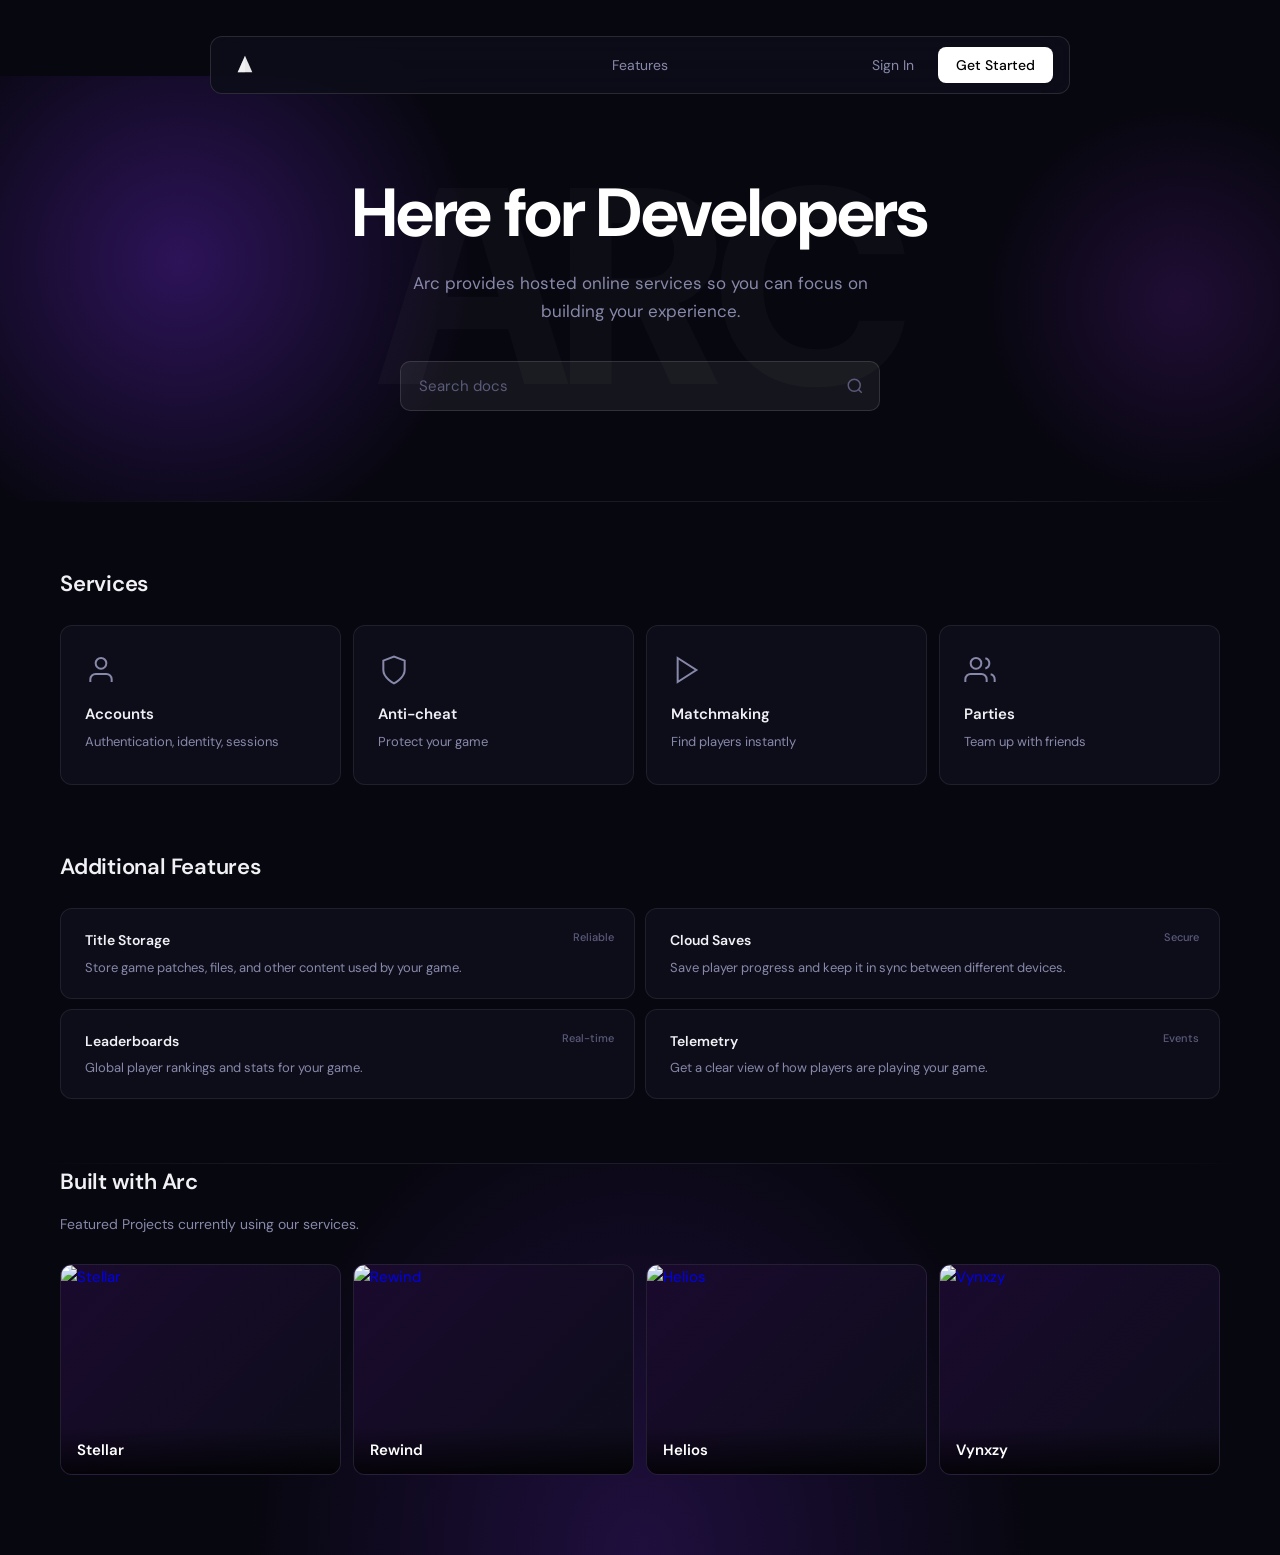
==== index.html @ 821b5faa "Add files via upload" ====
<!DOCTYPE html>
<html lang="en">
<head>
<meta charset="UTF-8">
<meta name="viewport" content="width=device-width,initial-scale=1.0">
<title>Arc — Here for Developers</title>
<link rel="preconnect" href="https://fonts.googleapis.com">
<link href="https://fonts.googleapis.com/css2?family=DM+Sans:wght@300;400;500;600;700&display=swap" rel="stylesheet">
<link rel="stylesheet" href="shared.css">
</head>
<body>

<!-- NAV -->
<div class="nav-wrap">
  <nav class="navbar">
    <a href="index.html" class="nav-logo">
      <svg width="22" height="22" viewBox="0 0 24 24" fill="none">
        <path d="M12 2L4 20h16L12 2z" fill="white" opacity="0.9"/>
        <path d="M12 2L4 20h8V2z" fill="white" opacity="0.4"/>
      </svg>
    </a>
    <div class="nav-center">
      <a href="features.html" class="nav-link">Features</a>
    </div>
    <div class="nav-right">
      <a href="login.html" class="nav-sign-in">Sign In</a>
      <a href="login.html" class="nav-get-started">Get Started</a>
    </div>
  </nav>
</div>

<!-- HERO -->
<section class="hero">
  <div class="hero-glow"></div>
  <div class="hero-glow hero-glow-right"></div>
  <div class="arc-watermark">ARC</div>
  <div class="container">
    <h1 class="hero-title">Here for Developers</h1>
    <p class="hero-sub">Arc provides hosted online services so you can focus on building your experience.</p>
    <div class="search-wrap">
      <input type="text" class="search-input" placeholder="Search docs">
      <svg class="search-icon" viewBox="0 0 24 24" fill="none" stroke="currentColor" stroke-width="2">
        <circle cx="11" cy="11" r="8"/><path d="M21 21l-4.35-4.35"/>
      </svg>
    </div>
  </div>
</section>

<div class="page-divider"></div>

<!-- SERVICES -->
<section class="section">
  <div class="container">
    <h2 class="section-title">Services</h2>
    <div class="services-grid">
      <a href="features.html" class="service-card">
        <div class="service-icon">
          <svg viewBox="0 0 24 24" fill="none" stroke="currentColor" stroke-width="1.5">
            <path d="M20 21v-2a4 4 0 00-4-4H8a4 4 0 00-4 4v2"/><circle cx="12" cy="7" r="4"/>
          </svg>
        </div>
        <div class="service-name">Accounts</div>
        <div class="service-desc">Authentication, identity, sessions</div>
      </a>
      <a href="features.html" class="service-card">
        <div class="service-icon">
          <svg viewBox="0 0 24 24" fill="none" stroke="currentColor" stroke-width="1.5">
            <path d="M12 22s8-4 8-10V5l-8-3-8 3v7c0 6 8 10 8 10z"/>
          </svg>
        </div>
        <div class="service-name">Anti-cheat</div>
        <div class="service-desc">Protect your game</div>
      </a>
      <a href="features.html" class="service-card">
        <div class="service-icon">
          <svg viewBox="0 0 24 24" fill="none" stroke="currentColor" stroke-width="1.5">
            <polygon points="5,3 19,12 5,21"/>
          </svg>
        </div>
        <div class="service-name">Matchmaking</div>
        <div class="service-desc">Find players instantly</div>
      </a>
      <a href="features.html" class="service-card">
        <div class="service-icon">
          <svg viewBox="0 0 24 24" fill="none" stroke="currentColor" stroke-width="1.5">
            <path d="M17 21v-2a4 4 0 00-4-4H5a4 4 0 00-4 4v2"/><circle cx="9" cy="7" r="4"/>
            <path d="M23 21v-2a4 4 0 00-3-3.87"/><path d="M16 3.13a4 4 0 010 7.75"/>
          </svg>
        </div>
        <div class="service-name">Parties</div>
        <div class="service-desc">Team up with friends</div>
      </a>
    </div>

    <!-- ADDITIONAL FEATURES -->
    <h2 class="section-title" style="margin-top:64px">Additional Features</h2>
    <div class="features-grid-home">
      <a href="features.html" class="feature-card-home">
        <span class="feature-badge">Reliable</span>
        <div class="feature-card-name">Title Storage</div>
        <div class="feature-card-desc">Store game patches, files, and other content used by your game.</div>
      </a>
      <a href="features.html" class="feature-card-home">
        <span class="feature-badge">Secure</span>
        <div class="feature-card-name">Cloud Saves</div>
        <div class="feature-card-desc">Save player progress and keep it in sync between different devices.</div>
      </a>
      <a href="features.html" class="feature-card-home">
        <span class="feature-badge">Real-time</span>
        <div class="feature-card-name">Leaderboards</div>
        <div class="feature-card-desc">Global player rankings and stats for your game.</div>
      </a>
      <a href="features.html" class="feature-card-home">
        <span class="feature-badge">Events</span>
        <div class="feature-card-name">Telemetry</div>
        <div class="feature-card-desc">Get a clear view of how players are playing your game.</div>
      </a>
    </div>
  </div>
</section>

<!-- BUILT WITH ARC -->
<section class="built-section">
  <div class="page-divider"></div>
  <div class="built-glow"></div>
  <div class="container">
    <h2 class="section-title">Built with Arc</h2>
    <p class="built-sub">Featured Projects currently using our services.</p>
    <div class="projects-grid">
      <a href="https://discord.gg/stellarfn" target="_blank" class="project-card">
        <img src="https://arc-services.dev/Projects/Stellar.png" alt="Stellar" onerror="this.parentElement.classList.add('no-img')">
        <div class="project-overlay"><span class="project-name">Stellar</span></div>
      </a>
      <a href="https://discord.gg/rewindmp" target="_blank" class="project-card">
        <img src="https://arc-services.dev/Projects/Rewind.png" alt="Rewind" onerror="this.parentElement.classList.add('no-img')">
        <div class="project-overlay"><span class="project-name">Rewind</span></div>
      </a>
      <a href="https://discord.gg/heliosfn" target="_blank" class="project-card">
        <img src="https://arc-services.dev/Projects/Helios.png" alt="Helios" onerror="this.parentElement.classList.add('no-img')">
        <div class="project-overlay"><span class="project-name">Helios</span></div>
      </a>
      <a href="https://discord.gg/vynxzy" target="_blank" class="project-card">
        <img src="https://arc-services.dev/Projects/Vynxzy.png" alt="Vynxzy" onerror="this.parentElement.classList.add('no-img')">
        <div class="project-overlay"><span class="project-name">Vynxzy</span></div>
      </a>
    </div>
  </div>
</section>

</body>
</html>
---- shared.css ----
/* ═══════════════════════════════════════════
   ARC SERVICES — shared.css
   Exact recreation of arc-services.dev
═══════════════════════════════════════════ */

*, *::before, *::after {
  margin: 0; padding: 0; box-sizing: border-box;
}

:root {
  --bg:       #07070f;
  --bg-card:  #0d0d1a;
  --bg-card2: #0f0f1e;
  --border:   rgba(255,255,255,0.08);
  --border2:  rgba(255,255,255,0.12);
  --txt:      #f0f0f5;
  --txt2:     #8888aa;
  --txt3:     #5a5a7a;
  --accent:   #ffffff;
  --purple:   #6b21a8;
  --purple2:  #4c1d95;
}

html { scroll-behavior: smooth; }

body {
  font-family: 'DM Sans', -apple-system, sans-serif;
  background: var(--bg);
  color: var(--txt);
  font-size: 15px;
  line-height: 1.6;
  min-height: 100vh;
  overflow-x: hidden;
}

/* ── CONTAINER ── */
.container {
  max-width: 1240px;
  margin: 0 auto;
  padding: 0 40px;
}

/* ═══════════════════════════════
   NAV
═══════════════════════════════ */
.nav-wrap {
  display: flex;
  justify-content: center;
  padding: 18px 40px 0;
  position: sticky;
  top: 18px;
  z-index: 100;
}

.navbar {
  display: flex;
  align-items: center;
  justify-content: space-between;
  width: 100%;
  max-width: 860px;
  background: rgba(13, 13, 26, 0.85);
  backdrop-filter: blur(20px);
  -webkit-backdrop-filter: blur(20px);
  border: 1px solid var(--border2);
  border-radius: 12px;
  padding: 10px 16px;
}

.nav-logo {
  display: flex;
  align-items: center;
  justify-content: center;
  width: 36px;
  height: 36px;
  text-decoration: none;
  flex-shrink: 0;
}

.nav-center {
  display: flex;
  align-items: center;
  gap: 8px;
  position: absolute;
  left: 50%;
  transform: translateX(-50%);
}

.nav-link {
  font-size: 14px;
  font-weight: 400;
  color: var(--txt2);
  text-decoration: none;
  padding: 6px 14px;
  border-radius: 8px;
  transition: color 0.15s, background 0.15s;
}
.nav-link:hover, .nav-link.active { color: var(--txt); background: rgba(255,255,255,0.06); }

.nav-right {
  display: flex;
  align-items: center;
  gap: 8px;
  flex-shrink: 0;
}

.nav-sign-in {
  font-size: 14px;
  font-weight: 400;
  color: var(--txt2);
  text-decoration: none;
  padding: 7px 16px;
  border-radius: 8px;
  transition: color 0.15s, background 0.15s;
}
.nav-sign-in:hover { color: var(--txt); background: rgba(255,255,255,0.06); }

.nav-get-started {
  font-size: 14px;
  font-weight: 500;
  color: #000;
  text-decoration: none;
  padding: 7px 18px;
  border-radius: 8px;
  background: #fff;
  transition: opacity 0.15s, transform 0.15s;
}
.nav-get-started:hover { opacity: 0.88; transform: translateY(-1px); }

/* ═══════════════════════════════
   HERO
═══════════════════════════════ */
.hero {
  position: relative;
  text-align: center;
  padding: 100px 40px 90px;
  overflow: hidden;
}

.hero-glow {
  position: absolute;
  bottom: -60px;
  left: -120px;
  width: 600px;
  height: 600px;
  background: radial-gradient(ellipse at center, rgba(76,29,149,0.55) 0%, transparent 70%);
  pointer-events: none;
  z-index: 0;
}

.hero-glow-right {
  left: auto;
  right: -100px;
  bottom: 0;
  width: 400px;
  height: 400px;
  background: radial-gradient(ellipse at center, rgba(107,33,168,0.25) 0%, transparent 70%);
}

.arc-watermark {
  position: absolute;
  top: 50%;
  left: 50%;
  transform: translate(-50%, -50%);
  font-size: 280px;
  font-weight: 900;
  letter-spacing: -0.04em;
  color: rgba(255,255,255,0.025);
  pointer-events: none;
  user-select: none;
  z-index: 0;
  line-height: 1;
}

.hero .container { position: relative; z-index: 1; }

.hero-title {
  font-size: clamp(44px, 6vw, 68px);
  font-weight: 700;
  letter-spacing: -0.02em;
  color: #fff;
  margin-bottom: 18px;
  line-height: 1.1;
}

.hero-sub {
  font-size: 17px;
  font-weight: 400;
  color: var(--txt2);
  max-width: 520px;
  margin: 0 auto 36px;
  line-height: 1.65;
}

/* Search */
.search-wrap {
  position: relative;
  max-width: 480px;
  margin: 0 auto;
}
.search-input {
  width: 100%;
  padding: 14px 48px 14px 18px;
  background: rgba(255,255,255,0.06);
  border: 1px solid rgba(255,255,255,0.12);
  border-radius: 10px;
  color: var(--txt);
  font-size: 15px;
  font-family: 'DM Sans', sans-serif;
  outline: none;
  transition: border-color 0.2s, background 0.2s;
}
.search-input::placeholder { color: var(--txt3); }
.search-input:focus {
  border-color: rgba(255,255,255,0.22);
  background: rgba(255,255,255,0.08);
}
.search-icon {
  position: absolute;
  right: 16px;
  top: 50%;
  transform: translateY(-50%);
  width: 18px;
  height: 18px;
  color: var(--txt3);
  pointer-events: none;
}

/* ═══════════════════════════════
   DIVIDER
═══════════════════════════════ */
.page-divider {
  height: 1px;
  background: linear-gradient(90deg, transparent, rgba(255,255,255,0.08) 20%, rgba(255,255,255,0.08) 80%, transparent);
  margin: 0 40px;
}

/* ═══════════════════════════════
   SECTIONS
═══════════════════════════════ */
.section {
  padding: 64px 0;
}

.section-title {
  font-size: 22px;
  font-weight: 600;
  color: var(--txt);
  letter-spacing: -0.01em;
  margin-bottom: 24px;
}

/* ═══════════════════════════════
   HOME — SERVICES GRID
═══════════════════════════════ */
.services-grid {
  display: grid;
  grid-template-columns: repeat(4, 1fr);
  gap: 12px;
}

.service-card {
  display: block;
  text-decoration: none;
  background: var(--bg-card);
  border: 1px solid var(--border);
  border-radius: 12px;
  padding: 28px 24px 32px;
  transition: border-color 0.2s, background 0.2s, transform 0.2s;
  cursor: pointer;
}
.service-card:hover {
  border-color: var(--border2);
  background: var(--bg-card2);
  transform: translateY(-2px);
}

.service-icon {
  width: 32px;
  height: 32px;
  margin-bottom: 16px;
  color: var(--txt2);
}
.service-icon svg { width: 100%; height: 100%; }

.service-name {
  font-size: 15px;
  font-weight: 600;
  color: var(--txt);
  margin-bottom: 6px;
}
.service-desc {
  font-size: 13px;
  color: var(--txt2);
  line-height: 1.5;
}

/* ═══════════════════════════════
   HOME — ADDITIONAL FEATURES GRID
═══════════════════════════════ */
.features-grid-home {
  display: grid;
  grid-template-columns: repeat(2, 1fr);
  gap: 10px;
}

.feature-card-home {
  display: block;
  text-decoration: none;
  position: relative;
  background: var(--bg-card);
  border: 1px solid var(--border);
  border-radius: 12px;
  padding: 20px 24px;
  transition: border-color 0.2s, background 0.2s, transform 0.2s;
}
.feature-card-home:hover {
  border-color: var(--border2);
  background: var(--bg-card2);
  transform: translateY(-1px);
}

.feature-badge {
  position: absolute;
  top: 20px;
  right: 20px;
  font-size: 11px;
  font-weight: 500;
  color: var(--txt3);
}

.feature-card-name {
  font-size: 14px;
  font-weight: 600;
  color: var(--txt);
  margin-bottom: 6px;
}

.feature-card-desc {
  font-size: 13px;
  color: var(--txt2);
  line-height: 1.55;
  max-width: 90%;
}

/* ═══════════════════════════════
   FEATURES PAGE — LAYOUT
═══════════════════════════════ */
.feat-layout {
  display: grid;
  grid-template-columns: 1fr 380px;
  gap: 12px;
  align-items: stretch;
  margin-bottom: 12px;
}

.feat-left {
  display: flex;
  flex-direction: column;
  gap: 12px;
}

.feat-row {
  display: grid;
  grid-template-columns: 1fr 1fr;
  gap: 12px;
}

.feat-right {
  display: flex;
}

.feat-card {
  background: var(--bg-card);
  border: 1px solid var(--border);
  border-radius: 12px;
  padding: 28px 30px;
  transition: border-color 0.2s, background 0.2s;
}
.feat-card:hover {
  border-color: var(--border2);
  background: var(--bg-card2);
}

.feat-card-full {
  width: 100%;
}

.feat-card-tall {
  flex: 1;
  min-height: 280px;
}

.feat-card-title {
  font-size: 16px;
  font-weight: 600;
  color: var(--txt);
  margin-bottom: 12px;
  letter-spacing: -0.01em;
}

.feat-card-body {
  font-size: 14px;
  color: var(--txt2);
  line-height: 1.65;
  max-width: 520px;
}
.feat-card-tall .feat-card-body { max-width: none; }

/* ═══════════════════════════════
   BUILT WITH ARC
═══════════════════════════════ */
.built-section {
  position: relative;
  overflow: hidden;
  padding-bottom: 80px;
}

.built-glow {
  position: absolute;
  bottom: 0;
  left: 50%;
  transform: translateX(-50%);
  width: 800px;
  height: 500px;
  background: radial-gradient(ellipse at center bottom, rgba(76,29,149,0.35) 0%, transparent 70%);
  pointer-events: none;
}

.built-sub {
  font-size: 14px;
  color: var(--txt2);
  margin-bottom: 28px;
  margin-top: -10px;
}

.projects-grid {
  display: grid;
  grid-template-columns: repeat(4, 1fr);
  gap: 12px;
}

.project-card {
  display: block;
  text-decoration: none;
  position: relative;
  border-radius: 12px;
  overflow: hidden;
  aspect-ratio: 4/3;
  background: var(--bg-card);
  border: 1px solid var(--border);
  transition: transform 0.2s, border-color 0.2s;
}
.project-card:hover {
  transform: translateY(-3px);
  border-color: rgba(255,255,255,0.18);
}

.project-card img {
  width: 100%;
  height: 100%;
  object-fit: cover;
  display: block;
}

.project-card.no-img {
  background: linear-gradient(135deg, #1a0a2e 0%, #0d0d1a 100%);
}

.project-overlay {
  position: absolute;
  bottom: 0;
  left: 0;
  right: 0;
  padding: 12px 16px;
  background: linear-gradient(to top, rgba(0,0,0,0.75) 0%, transparent 100%);
}

.project-name {
  font-size: 15px;
  font-weight: 600;
  color: #fff;
}

/* ═══════════════════════════════
   LOGIN PAGE
═══════════════════════════════ */
.login-body {
  min-height: 100vh;
  display: flex;
  align-items: center;
  justify-content: center;
  background: var(--bg);
  position: relative;
}

.login-glow {
  position: fixed;
  bottom: -100px;
  left: -150px;
  width: 700px;
  height: 700px;
  background: radial-gradient(ellipse at center, rgba(76,29,149,0.5) 0%, transparent 65%);
  pointer-events: none;
}

.login-center {
  display: flex;
  align-items: center;
  justify-content: center;
  width: 100%;
  padding: 40px 20px;
  position: relative;
  z-index: 1;
}

.login-card {
  background: rgba(13, 13, 26, 0.9);
  border: 1px solid rgba(255,255,255,0.1);
  border-radius: 16px;
  padding: 40px 40px 44px;
  width: 100%;
  max-width: 360px;
  backdrop-filter: blur(24px);
}

.login-logo {
  display: flex;
  align-items: center;
  justify-content: center;
  margin-bottom: 20px;
}

.login-title {
  font-size: 18px;
  font-weight: 600;
  color: var(--txt);
  text-align: center;
  margin-bottom: 24px;
  letter-spacing: -0.01em;
}

.login-form {
  display: flex;
  flex-direction: column;
  gap: 10px;
}

.login-input {
  width: 100%;
  padding: 13px 16px;
  background: rgba(255,255,255,0.05);
  border: 1px solid rgba(255,255,255,0.1);
  border-radius: 10px;
  color: var(--txt);
  font-size: 14px;
  font-family: 'DM Sans', sans-serif;
  outline: none;
  transition: border-color 0.15s, background 0.15s;
}
.login-input::placeholder { color: var(--txt3); }
.login-input:focus {
  border-color: rgba(255,255,255,0.22);
  background: rgba(255,255,255,0.08);
}

.login-links {
  display: flex;
  justify-content: space-between;
  align-items: center;
  margin: 2px 0;
}

.login-link {
  font-size: 12.5px;
  color: var(--txt2);
  text-decoration: none;
  transition: color 0.15s;
}
.login-link:hover { color: var(--txt); }

.login-btn {
  width: 100%;
  padding: 13px;
  background: rgba(255,255,255,0.08);
  border: 1px solid rgba(255,255,255,0.1);
  border-radius: 10px;
  color: var(--txt2);
  font-size: 14px;
  font-weight: 500;
  font-family: 'DM Sans', sans-serif;
  cursor: pointer;
  transition: background 0.15s, color 0.15s, border-color 0.15s;
  margin-top: 4px;
}
.login-btn:hover {
  background: rgba(255,255,255,0.14);
  color: var(--txt);
  border-color: rgba(255,255,255,0.18);
}

/* ═══════════════════════════════
   RESPONSIVE
═══════════════════════════════ */
@media (max-width: 900px) {
  .services-grid { grid-template-columns: repeat(2, 1fr); }
  .feat-layout { grid-template-columns: 1fr; }
  .feat-right { min-height: 220px; }
  .projects-grid { grid-template-columns: repeat(2, 1fr); }
  .features-grid-home { grid-template-columns: 1fr; }
}

@media (max-width: 600px) {
  .services-grid { grid-template-columns: 1fr; }
  .feat-row { grid-template-columns: 1fr; }
  .projects-grid { grid-template-columns: 1fr 1fr; }
  .navbar { padding: 8px 12px; }
  .nav-center { display: none; }
  .container { padding: 0 20px; }
  .hero { padding: 80px 20px 60px; }
  .hero-title { font-size: 36px; }
}
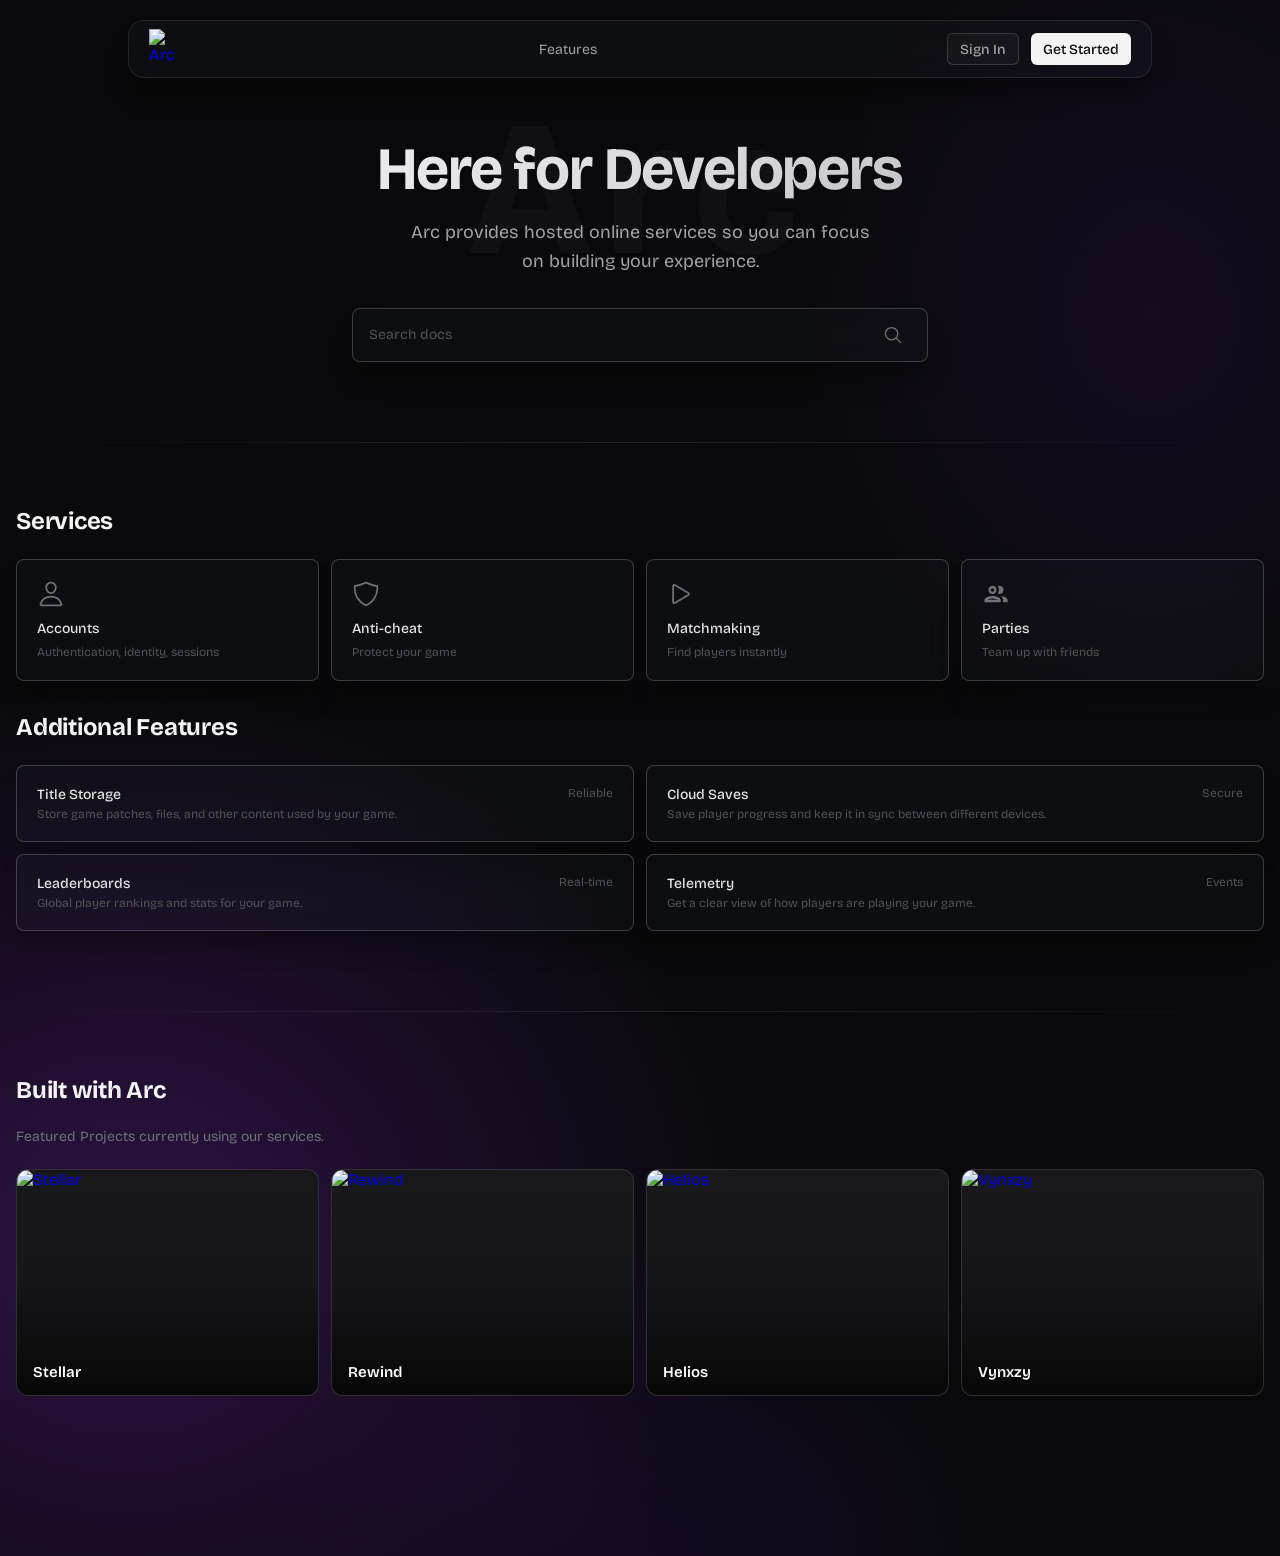
==== commit 21f3d109: "Add files via upload" ====
--- a/index.html
+++ b/index.html
@@ -2,150 +2,158 @@
 <html lang="en">
 <head>
 <meta charset="UTF-8">
-<meta name="viewport" content="width=device-width,initial-scale=1.0">
-<title>Arc — Here for Developers</title>
-<link rel="preconnect" href="https://fonts.googleapis.com">
-<link href="https://fonts.googleapis.com/css2?family=DM+Sans:wght@300;400;500;600;700&display=swap" rel="stylesheet">
+<meta name="viewport" content="width=device-width, initial-scale=1">
+<title>Arc</title>
+<meta name="description" content="Arc is a developer-focused platform that provides hosted online services for games and applications.">
 <link rel="stylesheet" href="shared.css">
 </head>
-<body>
+<body class="bg-galaxy">
 
-<!-- NAV -->
-<div class="nav-wrap">
-  <nav class="navbar">
-    <a href="index.html" class="nav-logo">
-      <svg width="22" height="22" viewBox="0 0 24 24" fill="none">
-        <path d="M12 2L4 20h16L12 2z" fill="white" opacity="0.9"/>
-        <path d="M12 2L4 20h8V2z" fill="white" opacity="0.4"/>
-      </svg>
-    </a>
-    <div class="nav-center">
-      <a href="features.html" class="nav-link">Features</a>
+<div class="main-wrap">
+
+  <!-- NAV -->
+  <header class="navbar-outer">
+    <div class="navbar-inner">
+      <a href="index.html" class="nav-logo-wrap">
+        <img src="https://arc-services.dev/Arc_Transparent.png" alt="Arc Logo">
+      </a>
+      <nav class="nav-center">
+        <a href="features.html" class="nav-link">Features</a>
+      </nav>
+      <div class="nav-right">
+        <a href="login.html" class="btn-signin">Sign In</a>
+        <a href="login.html" class="btn-getstarted">Get Started</a>
+      </div>
     </div>
-    <div class="nav-right">
-      <a href="login.html" class="nav-sign-in">Sign In</a>
-      <a href="login.html" class="nav-get-started">Get Started</a>
-    </div>
-  </nav>
-</div>
+  </header>
 
-<!-- HERO -->
-<section class="hero">
-  <div class="hero-glow"></div>
-  <div class="hero-glow hero-glow-right"></div>
-  <div class="arc-watermark">ARC</div>
-  <div class="container">
-    <h1 class="hero-title">Here for Developers</h1>
-    <p class="hero-sub">Arc provides hosted online services so you can focus on building your experience.</p>
-    <div class="search-wrap">
-      <input type="text" class="search-input" placeholder="Search docs">
-      <svg class="search-icon" viewBox="0 0 24 24" fill="none" stroke="currentColor" stroke-width="2">
-        <circle cx="11" cy="11" r="8"/><path d="M21 21l-4.35-4.35"/>
-      </svg>
-    </div>
-  </div>
-</section>
+  <main class="main-container">
 
-<div class="page-divider"></div>
+    <!-- HERO -->
+    <section class="hero-section">
+      <div class="hero-watermark"><span>Arc</span></div>
+      <h1 class="hero-h1 text-gradient">Here for Developers</h1>
+      <p class="hero-sub hero-sub-center">Arc provides hosted online services so you can focus on building your experience.</p>
+      <div class="search-bar">
+        <input type="text" placeholder="Search docs">
+        <button class="search-btn">
+          <svg stroke="currentColor" fill="currentColor" stroke-width="0" viewBox="0 0 512 512" xmlns="http://www.w3.org/2000/svg">
+            <path fill="none" stroke-miterlimit="10" stroke-width="32" d="M221.09 64a157.09 157.09 0 1 0 157.09 157.09A157.1 157.1 0 0 0 221.09 64z"></path>
+            <path fill="none" stroke-linecap="round" stroke-miterlimit="10" stroke-width="32" d="M338.29 338.29 448 448"></path>
+          </svg>
+        </button>
+      </div>
+    </section>
 
-<!-- SERVICES -->
-<section class="section">
-  <div class="container">
-    <h2 class="section-title">Services</h2>
-    <div class="services-grid">
-      <a href="features.html" class="service-card">
-        <div class="service-icon">
-          <svg viewBox="0 0 24 24" fill="none" stroke="currentColor" stroke-width="1.5">
-            <path d="M20 21v-2a4 4 0 00-4-4H8a4 4 0 00-4 4v2"/><circle cx="12" cy="7" r="4"/>
-          </svg>
+    <div class="hr-gradient"></div>
+
+    <!-- SERVICES -->
+    <section style="margin-bottom:32px;">
+      <h2 class="sec-h2-lg">Services</h2>
+      <div class="grid-4">
+        <div class="service-card">
+          <div class="sc-icon">
+            <svg stroke="currentColor" fill="currentColor" stroke-width="0" viewBox="0 0 512 512" xmlns="http://www.w3.org/2000/svg">
+              <path fill="none" stroke-linecap="round" stroke-linejoin="round" stroke-width="32" d="M344 144c-3.92 52.87-44 96-88 96s-84.15-43.12-88-96c-4-55 35-96 88-96s92 42 88 96z"></path>
+              <path fill="none" stroke-miterlimit="10" stroke-width="32" d="M256 304c-87 0-175.3 48-191.64 138.6C62.39 453.52 68.57 464 80 464h352c11.44 0 17.62-10.48 15.65-21.4C431.3 352 343 304 256 304z"></path>
+            </svg>
+          </div>
+          <span class="sc-name">Accounts</span>
+          <span class="sc-desc">Authentication, identity, sessions</span>
         </div>
-        <div class="service-name">Accounts</div>
-        <div class="service-desc">Authentication, identity, sessions</div>
-      </a>
-      <a href="features.html" class="service-card">
-        <div class="service-icon">
-          <svg viewBox="0 0 24 24" fill="none" stroke="currentColor" stroke-width="1.5">
-            <path d="M12 22s8-4 8-10V5l-8-3-8 3v7c0 6 8 10 8 10z"/>
-          </svg>
+        <div class="service-card">
+          <div class="sc-icon">
+            <svg stroke="currentColor" fill="currentColor" stroke-width="0" viewBox="0 0 512 512" xmlns="http://www.w3.org/2000/svg">
+              <path fill="none" stroke-linecap="round" stroke-linejoin="round" stroke-width="32" d="M463.1 112.37C373.68 96.33 336.71 84.45 256 48c-80.71 36.45-117.68 48.33-207.1 64.37C32.7 369.13 240.58 457.79 256 464c15.42-6.21 223.3-94.87 207.1-351.63z"></path>
+            </svg>
+          </div>
+          <span class="sc-name">Anti-cheat</span>
+          <span class="sc-desc">Protect your game</span>
         </div>
-        <div class="service-name">Anti-cheat</div>
-        <div class="service-desc">Protect your game</div>
-      </a>
-      <a href="features.html" class="service-card">
-        <div class="service-icon">
-          <svg viewBox="0 0 24 24" fill="none" stroke="currentColor" stroke-width="1.5">
-            <polygon points="5,3 19,12 5,21"/>
-          </svg>
+        <div class="service-card">
+          <div class="sc-icon">
+            <svg stroke="currentColor" fill="currentColor" stroke-width="0" viewBox="0 0 512 512" xmlns="http://www.w3.org/2000/svg">
+              <path fill="none" stroke-miterlimit="10" stroke-width="32" d="M112 111v290c0 17.44 17 28.52 31 20.16l247.9-148.37c12.12-7.25 12.12-26.33 0-33.58L143 90.84c-14-8.36-31 2.72-31 20.16z"></path>
+            </svg>
+          </div>
+          <span class="sc-name">Matchmaking</span>
+          <span class="sc-desc">Find players instantly</span>
         </div>
-        <div class="service-name">Matchmaking</div>
-        <div class="service-desc">Find players instantly</div>
-      </a>
-      <a href="features.html" class="service-card">
-        <div class="service-icon">
-          <svg viewBox="0 0 24 24" fill="none" stroke="currentColor" stroke-width="1.5">
-            <path d="M17 21v-2a4 4 0 00-4-4H5a4 4 0 00-4 4v2"/><circle cx="9" cy="7" r="4"/>
-            <path d="M23 21v-2a4 4 0 00-3-3.87"/><path d="M16 3.13a4 4 0 010 7.75"/>
-          </svg>
+        <div class="service-card">
+          <div class="sc-icon">
+            <svg stroke="currentColor" fill="currentColor" stroke-width="0" viewBox="0 0 24 24" xmlns="http://www.w3.org/2000/svg">
+              <path fill="none" d="M0 0h24v24H0V0z"></path>
+              <path d="M9 13.75c-2.34 0-7 1.17-7 3.5V19h14v-1.75c0-2.33-4.66-3.5-7-3.5zM4.34 17c.84-.58 2.87-1.25 4.66-1.25s3.82.67 4.66 1.25H4.34zM9 12c1.93 0 3.5-1.57 3.5-3.5S10.93 5 9 5 5.5 6.57 5.5 8.5 7.07 12 9 12zm0-5c.83 0 1.5.67 1.5 1.5S9.83 10 9 10s-1.5-.67-1.5-1.5S8.17 7 9 7zm7.04 6.81c1.16.84 1.96 1.96 1.96 3.44V19h4v-1.75c0-2.02-3.5-3.17-5.96-3.44zM15 12c1.93 0 3.5-1.57 3.5-3.5S16.93 5 15 5c-.54 0-1.04.13-1.5.35.63.89 1 1.98 1 3.15s-.37 2.26-1 3.15c.46.22.96.35 1.5.35z"></path>
+            </svg>
+          </div>
+          <span class="sc-name">Parties</span>
+          <span class="sc-desc">Team up with friends</span>
         </div>
-        <div class="service-name">Parties</div>
-        <div class="service-desc">Team up with friends</div>
-      </a>
-    </div>
+      </div>
+    </section>
 
     <!-- ADDITIONAL FEATURES -->
-    <h2 class="section-title" style="margin-top:64px">Additional Features</h2>
-    <div class="features-grid-home">
-      <a href="features.html" class="feature-card-home">
-        <span class="feature-badge">Reliable</span>
-        <div class="feature-card-name">Title Storage</div>
-        <div class="feature-card-desc">Store game patches, files, and other content used by your game.</div>
-      </a>
-      <a href="features.html" class="feature-card-home">
-        <span class="feature-badge">Secure</span>
-        <div class="feature-card-name">Cloud Saves</div>
-        <div class="feature-card-desc">Save player progress and keep it in sync between different devices.</div>
-      </a>
-      <a href="features.html" class="feature-card-home">
-        <span class="feature-badge">Real-time</span>
-        <div class="feature-card-name">Leaderboards</div>
-        <div class="feature-card-desc">Global player rankings and stats for your game.</div>
-      </a>
-      <a href="features.html" class="feature-card-home">
-        <span class="feature-badge">Events</span>
-        <div class="feature-card-name">Telemetry</div>
-        <div class="feature-card-desc">Get a clear view of how players are playing your game.</div>
-      </a>
-    </div>
-  </div>
-</section>
+    <section style="margin-bottom:80px;">
+      <h2 class="sec-h2-lg">Additional Features</h2>
+      <div class="grid-2">
+        <div class="feat-sm-card">
+          <div class="feat-sm-header">
+            <span class="feat-sm-name">Title Storage</span>
+            <span class="feat-sm-badge">Reliable</span>
+          </div>
+          <p class="feat-sm-desc">Store game patches, files, and other content used by your game.</p>
+        </div>
+        <div class="feat-sm-card">
+          <div class="feat-sm-header">
+            <span class="feat-sm-name">Cloud Saves</span>
+            <span class="feat-sm-badge">Secure</span>
+          </div>
+          <p class="feat-sm-desc">Save player progress and keep it in sync between different devices.</p>
+        </div>
+        <div class="feat-sm-card">
+          <div class="feat-sm-header">
+            <span class="feat-sm-name">Leaderboards</span>
+            <span class="feat-sm-badge">Real-time</span>
+          </div>
+          <p class="feat-sm-desc">Global player rankings and stats for your game.</p>
+        </div>
+        <div class="feat-sm-card">
+          <div class="feat-sm-header">
+            <span class="feat-sm-name">Telemetry</span>
+            <span class="feat-sm-badge">Events</span>
+          </div>
+          <p class="feat-sm-desc">Get a clear view of how players are playing your game.</p>
+        </div>
+      </div>
+    </section>
 
-<!-- BUILT WITH ARC -->
-<section class="built-section">
-  <div class="page-divider"></div>
-  <div class="built-glow"></div>
-  <div class="container">
-    <h2 class="section-title">Built with Arc</h2>
-    <p class="built-sub">Featured Projects currently using our services.</p>
-    <div class="projects-grid">
-      <a href="https://discord.gg/stellarfn" target="_blank" class="project-card">
-        <img src="https://arc-services.dev/Projects/Stellar.png" alt="Stellar" onerror="this.parentElement.classList.add('no-img')">
-        <div class="project-overlay"><span class="project-name">Stellar</span></div>
-      </a>
-      <a href="https://discord.gg/rewindmp" target="_blank" class="project-card">
-        <img src="https://arc-services.dev/Projects/Rewind.png" alt="Rewind" onerror="this.parentElement.classList.add('no-img')">
-        <div class="project-overlay"><span class="project-name">Rewind</span></div>
-      </a>
-      <a href="https://discord.gg/heliosfn" target="_blank" class="project-card">
-        <img src="https://arc-services.dev/Projects/Helios.png" alt="Helios" onerror="this.parentElement.classList.add('no-img')">
-        <div class="project-overlay"><span class="project-name">Helios</span></div>
-      </a>
-      <a href="https://discord.gg/vynxzy" target="_blank" class="project-card">
-        <img src="https://arc-services.dev/Projects/Vynxzy.png" alt="Vynxzy" onerror="this.parentElement.classList.add('no-img')">
-        <div class="project-overlay"><span class="project-name">Vynxzy</span></div>
-      </a>
-    </div>
-  </div>
-</section>
+    <!-- BUILT WITH ARC -->
+    <div style="width:100%;height:1px;background:linear-gradient(to right,transparent,rgba(255,255,255,0.1),transparent);margin-bottom:64px;"></div>
+    <section class="built-section">
+      <h2 class="sec-h2-lg">Built with Arc</h2>
+      <p class="built-sub">Featured Projects currently using our services.</p>
+      <div class="projects-grid">
+        <a href="https://discord.gg/stellarfn" target="_blank" class="proj-card">
+          <img src="https://arc-services.dev/Projects/Stellar.png" alt="Stellar">
+          <div class="proj-overlay"><span class="proj-name">Stellar</span></div>
+        </a>
+        <a href="https://discord.gg/rewindmp" target="_blank" class="proj-card">
+          <img src="https://arc-services.dev/Projects/Rewind.png" alt="Rewind">
+          <div class="proj-overlay"><span class="proj-name">Rewind</span></div>
+        </a>
+        <a href="https://discord.gg/heliosfn" target="_blank" class="proj-card">
+          <img src="https://arc-services.dev/Projects/Helios.png" alt="Helios">
+          <div class="proj-overlay"><span class="proj-name">Helios</span></div>
+        </a>
+        <a href="https://discord.gg/vynxzy" target="_blank" class="proj-card">
+          <img src="https://arc-services.dev/Projects/Vynxzy.png" alt="Vynxzy">
+          <div class="proj-overlay"><span class="proj-name">Vynxzy</span></div>
+        </a>
+      </div>
+    </section>
+
+  </main>
+</div>
 
 </body>
 </html>
--- a/shared.css
+++ b/shared.css
@@ -1,621 +1,127 @@
-/* ═══════════════════════════════════════════
-   ARC SERVICES — shared.css
-   Exact recreation of arc-services.dev
-═══════════════════════════════════════════ */
+@import url('https://fonts.googleapis.com/css2?family=Bricolage+Grotesque:opsz,wght@12..96,300;12..96,400;12..96,500;12..96,600;12..96,700;12..96,800&display=swap');
 
-*, *::before, *::after {
-  margin: 0; padding: 0; box-sizing: border-box;
+*,*::before,*::after{margin:0;padding:0;box-sizing:border-box;}
+html{scroll-behavior:smooth;}
+body{font-family:'Bricolage Grotesque',-apple-system,sans-serif;background:#09090b;color:#f4f4f5;min-height:100vh;overflow-x:hidden;}
+
+.bg-galaxy{
+  background:
+    radial-gradient(ellipse 80% 60% at 10% 80%,rgba(88,28,135,0.45) 0%,transparent 60%),
+    radial-gradient(ellipse 50% 50% at 90% 20%,rgba(67,20,110,0.2) 0%,transparent 55%),
+    radial-gradient(ellipse 60% 40% at 50% 100%,rgba(49,10,100,0.25) 0%,transparent 50%),
+    #09090b;
 }
 
-:root {
-  --bg:       #07070f;
-  --bg-card:  #0d0d1a;
-  --bg-card2: #0f0f1e;
-  --border:   rgba(255,255,255,0.08);
-  --border2:  rgba(255,255,255,0.12);
-  --txt:      #f0f0f5;
-  --txt2:     #8888aa;
-  --txt3:     #5a5a7a;
-  --accent:   #ffffff;
-  --purple:   #6b21a8;
-  --purple2:  #4c1d95;
+.text-gradient{
+  background:linear-gradient(135deg,#ffffff 0%,#d4d4d8 60%,#a1a1aa 100%);
+  -webkit-background-clip:text;-webkit-text-fill-color:transparent;background-clip:text;
 }
 
-html { scroll-behavior: smooth; }
+/* NAV */
+.navbar-outer{
+  position:absolute;top:20px;left:50%;z-index:50;
+  width:92%;max-width:64rem;transform:translateX(-50%);
+  border-radius:16px;
+  background:rgba(107,114,128,0.05);backdrop-filter:blur(12px);-webkit-backdrop-filter:blur(12px);
+  box-shadow:0 20px 25px -5px rgba(0,0,0,0.4);border:1px solid rgba(255,255,255,0.1);
+}
+.navbar-inner{display:flex;height:56px;align-items:center;padding:0 20px;gap:16px;}
+.nav-logo-wrap{display:flex;align-items:center;cursor:pointer;flex-shrink:0;text-decoration:none;}
+.nav-logo-wrap img{height:40px;width:40px;}
+.nav-center{flex:1;display:flex;justify-content:center;gap:24px;}
+.nav-link{font-size:14px;color:#a1a1aa;text-decoration:none;transition:color 0.15s;font-family:'Bricolage Grotesque',sans-serif;}
+.nav-link:hover{color:#f4f4f5;}
+.nav-right{flex-shrink:0;display:flex;align-items:center;gap:12px;}
+.btn-signin{display:inline-flex;align-items:center;justify-content:center;font-size:14px;font-weight:500;font-family:'Bricolage Grotesque',sans-serif;height:32px;padding:0 12px;border-radius:6px;border:1px solid rgba(255,255,255,0.15);background:rgba(255,255,255,0.03);color:#a1a1aa;cursor:pointer;text-decoration:none;transition:color 0.15s,background 0.15s;}
+.btn-signin:hover{color:#f4f4f5;background:rgba(255,255,255,0.06);}
+.btn-getstarted{display:inline-flex;align-items:center;justify-content:center;font-size:14px;font-weight:500;font-family:'Bricolage Grotesque',sans-serif;height:32px;padding:0 12px;border-radius:6px;border:none;background:#f4f4f5;color:#09090b;cursor:pointer;text-decoration:none;transition:opacity 0.15s;}
+.btn-getstarted:hover{opacity:0.9;}
 
-body {
-  font-family: 'DM Sans', -apple-system, sans-serif;
-  background: var(--bg);
-  color: var(--txt);
-  font-size: 15px;
-  line-height: 1.6;
-  min-height: 100vh;
-  overflow-x: hidden;
-}
+/* CONTAINER */
+.main-wrap{min-height:100vh;position:relative;}
+.main-container{position:relative;z-index:10;max-width:1280px;margin:0 auto;padding:104px 16px 80px;}
 
-/* ── CONTAINER ── */
-.container {
-  max-width: 1240px;
-  margin: 0 auto;
-  padding: 0 40px;
-}
+/* HERO */
+.hero-section{text-align:center;margin-bottom:80px;padding-top:32px;position:relative;}
+.hero-watermark{position:absolute;top:-10px;left:0;right:0;text-align:center;pointer-events:none;user-select:none;overflow:hidden;}
+.hero-watermark span{font-size:clamp(96px,16vw,192px);font-weight:700;color:rgba(255,255,255,0.03);letter-spacing:0.08em;line-height:1;}
+.hero-h1{font-size:clamp(36px,6vw,60px);font-weight:700;line-height:1.1;letter-spacing:-0.02em;margin-bottom:16px;}
+.hero-sub{font-size:18px;color:#a1a1aa;margin-bottom:32px;line-height:1.6;}
+.hero-sub-center{max-width:480px;margin-left:auto;margin-right:auto;}
 
-/* ═══════════════════════════════
-   NAV
-═══════════════════════════════ */
-.nav-wrap {
-  display: flex;
-  justify-content: center;
-  padding: 18px 40px 0;
-  position: sticky;
-  top: 18px;
-  z-index: 100;
-}
+/* SEARCH */
+.search-bar{max-width:576px;margin:0 auto 16px;background:rgba(107,114,128,0.05);backdrop-filter:blur(12px) saturate(100%);-webkit-backdrop-filter:blur(12px) saturate(100%);box-shadow:0 20px 25px -5px rgba(0,0,0,0.3);border:1px solid rgba(255,255,255,0.2);border-radius:8px;padding:8px 16px;display:flex;align-items:center;gap:8px;}
+.search-bar input{flex:1;background:transparent;border:none;color:#d4d4d8;font-size:14px;font-family:'Bricolage Grotesque',sans-serif;padding:8px 0;outline:none;}
+.search-bar input::placeholder{color:#52525b;}
+.search-btn{background:none;border:none;color:#71717a;cursor:pointer;padding:8px;display:flex;align-items:center;transition:color 0.15s;}
+.search-btn:hover{color:#d4d4d8;}
+.search-btn svg{width:20px;height:20px;}
 
-.navbar {
-  display: flex;
-  align-items: center;
-  justify-content: space-between;
-  width: 100%;
-  max-width: 860px;
-  background: rgba(13, 13, 26, 0.85);
-  backdrop-filter: blur(20px);
-  -webkit-backdrop-filter: blur(20px);
-  border: 1px solid var(--border2);
-  border-radius: 12px;
-  padding: 10px 16px;
-}
+/* DIVIDER */
+.hr-gradient{width:100%;height:1px;background:linear-gradient(to right,transparent,rgba(255,255,255,0.1),transparent);margin-bottom:64px;}
 
-.nav-logo {
-  display: flex;
-  align-items: center;
-  justify-content: center;
-  width: 36px;
-  height: 36px;
-  text-decoration: none;
-  flex-shrink: 0;
-}
+/* SECTION TITLES */
+.sec-h2-lg{font-size:24px;font-weight:700;color:#f4f4f5;margin-bottom:24px;letter-spacing:-0.01em;}
+.sec-h2-sm{font-size:20px;font-weight:600;color:#f4f4f5;margin-bottom:24px;}
 
-.nav-center {
-  display: flex;
-  align-items: center;
-  gap: 8px;
-  position: absolute;
-  left: 50%;
-  transform: translateX(-50%);
-}
+/* HOME SERVICES 4-COL */
+.grid-4{display:grid;grid-template-columns:repeat(4,1fr);gap:12px;}
+.service-card{background:rgba(107,114,128,0.05);backdrop-filter:blur(12px);-webkit-backdrop-filter:blur(12px);box-shadow:0 20px 25px -5px rgba(0,0,0,0.3);border:1px solid rgba(255,255,255,0.2);border-radius:8px;padding:20px;cursor:pointer;transition:border-color 0.15s;}
+.service-card:hover{border-color:rgba(255,255,255,0.3);}
+.sc-icon{margin-bottom:12px;color:#71717a;transition:color 0.15s;width:28px;height:28px;}
+.service-card:hover .sc-icon{color:#d4d4d8;}
+.sc-icon svg{width:100%;height:100%;}
+.sc-name{font-size:14px;font-weight:500;color:#e4e4e7;display:block;margin-bottom:4px;}
+.sc-desc{font-size:12px;color:#52525b;}
 
-.nav-link {
-  font-size: 14px;
-  font-weight: 400;
-  color: var(--txt2);
-  text-decoration: none;
-  padding: 6px 14px;
-  border-radius: 8px;
-  transition: color 0.15s, background 0.15s;
-}
-.nav-link:hover, .nav-link.active { color: var(--txt); background: rgba(255,255,255,0.06); }
+/* HOME ADDITIONAL 2-COL */
+.grid-2{display:grid;grid-template-columns:repeat(2,1fr);gap:12px;}
+.feat-sm-card{background:rgba(107,114,128,0.05);backdrop-filter:blur(12px);-webkit-backdrop-filter:blur(12px);box-shadow:0 20px 25px -5px rgba(0,0,0,0.3);border:1px solid rgba(255,255,255,0.2);border-radius:8px;padding:20px;cursor:pointer;transition:border-color 0.15s;}
+.feat-sm-card:hover{border-color:rgba(255,255,255,0.3);}
+.feat-sm-header{display:flex;align-items:flex-start;justify-content:space-between;margin-bottom:4px;}
+.feat-sm-name{font-size:14px;font-weight:500;color:#e4e4e7;transition:color 0.15s;}
+.feat-sm-card:hover .feat-sm-name{color:#fff;}
+.feat-sm-badge{font-size:12px;color:#52525b;}
+.feat-sm-desc{font-size:12px;color:#52525b;}
 
-.nav-right {
-  display: flex;
-  align-items: center;
-  gap: 8px;
-  flex-shrink: 0;
-}
+/* BUILT WITH ARC */
+.built-section{margin-bottom:80px;}
+.built-sub{font-size:14px;color:#71717a;margin-bottom:24px;margin-top:8px;}
+.projects-grid{display:grid;grid-template-columns:repeat(4,1fr);gap:12px;}
+.proj-card{display:block;position:relative;border-radius:12px;overflow:hidden;aspect-ratio:4/3;background:#18181b;border:1px solid rgba(255,255,255,0.1);text-decoration:none;transition:transform 0.2s,border-color 0.2s;}
+.proj-card:hover{transform:translateY(-3px);border-color:rgba(255,255,255,0.2);}
+.proj-card img{width:100%;height:100%;object-fit:cover;display:block;}
+.proj-overlay{position:absolute;inset:0;background:linear-gradient(to top,rgba(0,0,0,0.7) 0%,rgba(0,0,0,0.1) 50%,transparent 100%);display:flex;align-items:flex-end;padding:14px 16px;}
+.proj-name{font-size:15px;font-weight:600;color:#fff;font-family:'Bricolage Grotesque',sans-serif;}
 
-.nav-sign-in {
-  font-size: 14px;
-  font-weight: 400;
-  color: var(--txt2);
-  text-decoration: none;
-  padding: 7px 16px;
-  border-radius: 8px;
-  transition: color 0.15s, background 0.15s;
-}
-.nav-sign-in:hover { color: var(--txt); background: rgba(255,255,255,0.06); }
+/* FEATURES PAGE — 3-col grid */
+.grid-3{display:grid;grid-template-columns:repeat(3,1fr);gap:16px;}
+.col-span-2{grid-column:span 2;}
+.row-span-2{grid-row:span 2;}
+.feat-card{background:rgba(107,114,128,0.05);backdrop-filter:blur(12px);-webkit-backdrop-filter:blur(12px);box-shadow:0 20px 25px -5px rgba(0,0,0,0.3);border:1px solid rgba(255,255,255,0.2);border-radius:12px;padding:28px;}
+.feat-card h3{font-size:18px;font-weight:600;color:#f4f4f5;margin-bottom:8px;letter-spacing:-0.01em;}
+.feat-card h3.sm{font-size:15px;}
+.feat-card p{font-size:14px;color:#a1a1aa;line-height:1.7;}
+.section-gap{margin-bottom:64px;}
 
-.nav-get-started {
-  font-size: 14px;
-  font-weight: 500;
-  color: #000;
-  text-decoration: none;
-  padding: 7px 18px;
-  border-radius: 8px;
-  background: #fff;
-  transition: opacity 0.15s, transform 0.15s;
-}
-.nav-get-started:hover { opacity: 0.88; transform: translateY(-1px); }
+/* LOGIN */
+.login-page{min-height:100vh;display:flex;align-items:center;justify-content:center;position:relative;padding:20px;}
+.login-card{background:rgba(107,114,128,0.05);backdrop-filter:blur(12px) saturate(100%);-webkit-backdrop-filter:blur(12px) saturate(100%);box-shadow:0 20px 25px -5px rgba(0,0,0,0.4);border:1px solid rgba(255,255,255,0.2);border-radius:16px;padding:24px;width:420px;max-width:100%;display:flex;flex-direction:column;gap:16px;}
+.login-logo{display:flex;justify-content:center;margin-bottom:8px;}
+.login-logo img{width:56px;height:56px;opacity:0.9;}
+.login-title{font-size:20px;font-weight:600;color:#fff;text-align:center;}
+.login-inputs{display:flex;flex-direction:column;gap:12px;}
+.login-input{width:100%;border-radius:8px;padding:12px 16px;background:rgba(255,255,255,0.05);border:1px solid rgba(255,255,255,0.1);color:#fff;font-size:14px;font-family:'Bricolage Grotesque',sans-serif;outline:none;transition:border-color 0.15s;}
+.login-input::placeholder{color:rgba(255,255,255,0.4);}
+.login-input:focus{border-color:rgba(255,255,255,0.3);}
+.login-footer-links{display:flex;align-items:center;justify-content:space-between;font-size:14px;color:rgba(255,255,255,0.6);}
+.login-footer-links button{background:none;border:none;font-size:14px;font-family:'Bricolage Grotesque',sans-serif;color:rgba(255,255,255,0.6);cursor:pointer;transition:color 0.15s;}
+.login-footer-links button:hover{color:#fff;}
+.login-btn{width:100%;padding:12px 16px;margin-top:8px;border-radius:6px;font-size:14px;font-weight:500;font-family:'Bricolage Grotesque',sans-serif;background:rgba(255,255,255,0.05);border:1px solid rgba(255,255,255,0.2);color:rgba(255,255,255,0.4);cursor:not-allowed;transition:all 0.2s;box-shadow:0 10px 15px -3px rgba(0,0,0,0.3);}
+.login-btn.active{color:#fff;background:rgba(255,255,255,0.12);cursor:pointer;}
+.login-btn.active:hover{background:rgba(255,255,255,0.2);}
 
-/* ═══════════════════════════════
-   HERO
-═══════════════════════════════ */
-.hero {
-  position: relative;
-  text-align: center;
-  padding: 100px 40px 90px;
-  overflow: hidden;
-}
-
-.hero-glow {
-  position: absolute;
-  bottom: -60px;
-  left: -120px;
-  width: 600px;
-  height: 600px;
-  background: radial-gradient(ellipse at center, rgba(76,29,149,0.55) 0%, transparent 70%);
-  pointer-events: none;
-  z-index: 0;
-}
-
-.hero-glow-right {
-  left: auto;
-  right: -100px;
-  bottom: 0;
-  width: 400px;
-  height: 400px;
-  background: radial-gradient(ellipse at center, rgba(107,33,168,0.25) 0%, transparent 70%);
-}
-
-.arc-watermark {
-  position: absolute;
-  top: 50%;
-  left: 50%;
-  transform: translate(-50%, -50%);
-  font-size: 280px;
-  font-weight: 900;
-  letter-spacing: -0.04em;
-  color: rgba(255,255,255,0.025);
-  pointer-events: none;
-  user-select: none;
-  z-index: 0;
-  line-height: 1;
-}
-
-.hero .container { position: relative; z-index: 1; }
-
-.hero-title {
-  font-size: clamp(44px, 6vw, 68px);
-  font-weight: 700;
-  letter-spacing: -0.02em;
-  color: #fff;
-  margin-bottom: 18px;
-  line-height: 1.1;
-}
-
-.hero-sub {
-  font-size: 17px;
-  font-weight: 400;
-  color: var(--txt2);
-  max-width: 520px;
-  margin: 0 auto 36px;
-  line-height: 1.65;
-}
-
-/* Search */
-.search-wrap {
-  position: relative;
-  max-width: 480px;
-  margin: 0 auto;
-}
-.search-input {
-  width: 100%;
-  padding: 14px 48px 14px 18px;
-  background: rgba(255,255,255,0.06);
-  border: 1px solid rgba(255,255,255,0.12);
-  border-radius: 10px;
-  color: var(--txt);
-  font-size: 15px;
-  font-family: 'DM Sans', sans-serif;
-  outline: none;
-  transition: border-color 0.2s, background 0.2s;
-}
-.search-input::placeholder { color: var(--txt3); }
-.search-input:focus {
-  border-color: rgba(255,255,255,0.22);
-  background: rgba(255,255,255,0.08);
-}
-.search-icon {
-  position: absolute;
-  right: 16px;
-  top: 50%;
-  transform: translateY(-50%);
-  width: 18px;
-  height: 18px;
-  color: var(--txt3);
-  pointer-events: none;
-}
-
-/* ═══════════════════════════════
-   DIVIDER
-═══════════════════════════════ */
-.page-divider {
-  height: 1px;
-  background: linear-gradient(90deg, transparent, rgba(255,255,255,0.08) 20%, rgba(255,255,255,0.08) 80%, transparent);
-  margin: 0 40px;
-}
-
-/* ═══════════════════════════════
-   SECTIONS
-═══════════════════════════════ */
-.section {
-  padding: 64px 0;
-}
-
-.section-title {
-  font-size: 22px;
-  font-weight: 600;
-  color: var(--txt);
-  letter-spacing: -0.01em;
-  margin-bottom: 24px;
-}
-
-/* ═══════════════════════════════
-   HOME — SERVICES GRID
-═══════════════════════════════ */
-.services-grid {
-  display: grid;
-  grid-template-columns: repeat(4, 1fr);
-  gap: 12px;
-}
-
-.service-card {
-  display: block;
-  text-decoration: none;
-  background: var(--bg-card);
-  border: 1px solid var(--border);
-  border-radius: 12px;
-  padding: 28px 24px 32px;
-  transition: border-color 0.2s, background 0.2s, transform 0.2s;
-  cursor: pointer;
-}
-.service-card:hover {
-  border-color: var(--border2);
-  background: var(--bg-card2);
-  transform: translateY(-2px);
-}
-
-.service-icon {
-  width: 32px;
-  height: 32px;
-  margin-bottom: 16px;
-  color: var(--txt2);
-}
-.service-icon svg { width: 100%; height: 100%; }
-
-.service-name {
-  font-size: 15px;
-  font-weight: 600;
-  color: var(--txt);
-  margin-bottom: 6px;
-}
-.service-desc {
-  font-size: 13px;
-  color: var(--txt2);
-  line-height: 1.5;
-}
-
-/* ═══════════════════════════════
-   HOME — ADDITIONAL FEATURES GRID
-═══════════════════════════════ */
-.features-grid-home {
-  display: grid;
-  grid-template-columns: repeat(2, 1fr);
-  gap: 10px;
-}
-
-.feature-card-home {
-  display: block;
-  text-decoration: none;
-  position: relative;
-  background: var(--bg-card);
-  border: 1px solid var(--border);
-  border-radius: 12px;
-  padding: 20px 24px;
-  transition: border-color 0.2s, background 0.2s, transform 0.2s;
-}
-.feature-card-home:hover {
-  border-color: var(--border2);
-  background: var(--bg-card2);
-  transform: translateY(-1px);
-}
-
-.feature-badge {
-  position: absolute;
-  top: 20px;
-  right: 20px;
-  font-size: 11px;
-  font-weight: 500;
-  color: var(--txt3);
-}
-
-.feature-card-name {
-  font-size: 14px;
-  font-weight: 600;
-  color: var(--txt);
-  margin-bottom: 6px;
-}
-
-.feature-card-desc {
-  font-size: 13px;
-  color: var(--txt2);
-  line-height: 1.55;
-  max-width: 90%;
-}
-
-/* ═══════════════════════════════
-   FEATURES PAGE — LAYOUT
-═══════════════════════════════ */
-.feat-layout {
-  display: grid;
-  grid-template-columns: 1fr 380px;
-  gap: 12px;
-  align-items: stretch;
-  margin-bottom: 12px;
-}
-
-.feat-left {
-  display: flex;
-  flex-direction: column;
-  gap: 12px;
-}
-
-.feat-row {
-  display: grid;
-  grid-template-columns: 1fr 1fr;
-  gap: 12px;
-}
-
-.feat-right {
-  display: flex;
-}
-
-.feat-card {
-  background: var(--bg-card);
-  border: 1px solid var(--border);
-  border-radius: 12px;
-  padding: 28px 30px;
-  transition: border-color 0.2s, background 0.2s;
-}
-.feat-card:hover {
-  border-color: var(--border2);
-  background: var(--bg-card2);
-}
-
-.feat-card-full {
-  width: 100%;
-}
-
-.feat-card-tall {
-  flex: 1;
-  min-height: 280px;
-}
-
-.feat-card-title {
-  font-size: 16px;
-  font-weight: 600;
-  color: var(--txt);
-  margin-bottom: 12px;
-  letter-spacing: -0.01em;
-}
-
-.feat-card-body {
-  font-size: 14px;
-  color: var(--txt2);
-  line-height: 1.65;
-  max-width: 520px;
-}
-.feat-card-tall .feat-card-body { max-width: none; }
-
-/* ═══════════════════════════════
-   BUILT WITH ARC
-═══════════════════════════════ */
-.built-section {
-  position: relative;
-  overflow: hidden;
-  padding-bottom: 80px;
-}
-
-.built-glow {
-  position: absolute;
-  bottom: 0;
-  left: 50%;
-  transform: translateX(-50%);
-  width: 800px;
-  height: 500px;
-  background: radial-gradient(ellipse at center bottom, rgba(76,29,149,0.35) 0%, transparent 70%);
-  pointer-events: none;
-}
-
-.built-sub {
-  font-size: 14px;
-  color: var(--txt2);
-  margin-bottom: 28px;
-  margin-top: -10px;
-}
-
-.projects-grid {
-  display: grid;
-  grid-template-columns: repeat(4, 1fr);
-  gap: 12px;
-}
-
-.project-card {
-  display: block;
-  text-decoration: none;
-  position: relative;
-  border-radius: 12px;
-  overflow: hidden;
-  aspect-ratio: 4/3;
-  background: var(--bg-card);
-  border: 1px solid var(--border);
-  transition: transform 0.2s, border-color 0.2s;
-}
-.project-card:hover {
-  transform: translateY(-3px);
-  border-color: rgba(255,255,255,0.18);
-}
-
-.project-card img {
-  width: 100%;
-  height: 100%;
-  object-fit: cover;
-  display: block;
-}
-
-.project-card.no-img {
-  background: linear-gradient(135deg, #1a0a2e 0%, #0d0d1a 100%);
-}
-
-.project-overlay {
-  position: absolute;
-  bottom: 0;
-  left: 0;
-  right: 0;
-  padding: 12px 16px;
-  background: linear-gradient(to top, rgba(0,0,0,0.75) 0%, transparent 100%);
-}
-
-.project-name {
-  font-size: 15px;
-  font-weight: 600;
-  color: #fff;
-}
-
-/* ═══════════════════════════════
-   LOGIN PAGE
-═══════════════════════════════ */
-.login-body {
-  min-height: 100vh;
-  display: flex;
-  align-items: center;
-  justify-content: center;
-  background: var(--bg);
-  position: relative;
-}
-
-.login-glow {
-  position: fixed;
-  bottom: -100px;
-  left: -150px;
-  width: 700px;
-  height: 700px;
-  background: radial-gradient(ellipse at center, rgba(76,29,149,0.5) 0%, transparent 65%);
-  pointer-events: none;
-}
-
-.login-center {
-  display: flex;
-  align-items: center;
-  justify-content: center;
-  width: 100%;
-  padding: 40px 20px;
-  position: relative;
-  z-index: 1;
-}
-
-.login-card {
-  background: rgba(13, 13, 26, 0.9);
-  border: 1px solid rgba(255,255,255,0.1);
-  border-radius: 16px;
-  padding: 40px 40px 44px;
-  width: 100%;
-  max-width: 360px;
-  backdrop-filter: blur(24px);
-}
-
-.login-logo {
-  display: flex;
-  align-items: center;
-  justify-content: center;
-  margin-bottom: 20px;
-}
-
-.login-title {
-  font-size: 18px;
-  font-weight: 600;
-  color: var(--txt);
-  text-align: center;
-  margin-bottom: 24px;
-  letter-spacing: -0.01em;
-}
-
-.login-form {
-  display: flex;
-  flex-direction: column;
-  gap: 10px;
-}
-
-.login-input {
-  width: 100%;
-  padding: 13px 16px;
-  background: rgba(255,255,255,0.05);
-  border: 1px solid rgba(255,255,255,0.1);
-  border-radius: 10px;
-  color: var(--txt);
-  font-size: 14px;
-  font-family: 'DM Sans', sans-serif;
-  outline: none;
-  transition: border-color 0.15s, background 0.15s;
-}
-.login-input::placeholder { color: var(--txt3); }
-.login-input:focus {
-  border-color: rgba(255,255,255,0.22);
-  background: rgba(255,255,255,0.08);
-}
-
-.login-links {
-  display: flex;
-  justify-content: space-between;
-  align-items: center;
-  margin: 2px 0;
-}
-
-.login-link {
-  font-size: 12.5px;
-  color: var(--txt2);
-  text-decoration: none;
-  transition: color 0.15s;
-}
-.login-link:hover { color: var(--txt); }
-
-.login-btn {
-  width: 100%;
-  padding: 13px;
-  background: rgba(255,255,255,0.08);
-  border: 1px solid rgba(255,255,255,0.1);
-  border-radius: 10px;
-  color: var(--txt2);
-  font-size: 14px;
-  font-weight: 500;
-  font-family: 'DM Sans', sans-serif;
-  cursor: pointer;
-  transition: background 0.15s, color 0.15s, border-color 0.15s;
-  margin-top: 4px;
-}
-.login-btn:hover {
-  background: rgba(255,255,255,0.14);
-  color: var(--txt);
-  border-color: rgba(255,255,255,0.18);
-}
-
-/* ═══════════════════════════════
-   RESPONSIVE
-═══════════════════════════════ */
-@media (max-width: 900px) {
-  .services-grid { grid-template-columns: repeat(2, 1fr); }
-  .feat-layout { grid-template-columns: 1fr; }
-  .feat-right { min-height: 220px; }
-  .projects-grid { grid-template-columns: repeat(2, 1fr); }
-  .features-grid-home { grid-template-columns: 1fr; }
-}
-
-@media (max-width: 600px) {
-  .services-grid { grid-template-columns: 1fr; }
-  .feat-row { grid-template-columns: 1fr; }
-  .projects-grid { grid-template-columns: 1fr 1fr; }
-  .navbar { padding: 8px 12px; }
-  .nav-center { display: none; }
-  .container { padding: 0 20px; }
-  .hero { padding: 80px 20px 60px; }
-  .hero-title { font-size: 36px; }
-}
+/* RESPONSIVE */
+@media(max-width:1024px){.grid-4{grid-template-columns:repeat(2,1fr);}.projects-grid{grid-template-columns:repeat(2,1fr);}}
+@media(max-width:768px){.grid-3{grid-template-columns:1fr;}.col-span-2{grid-column:span 1;}.row-span-2{grid-row:span 1;}.hero-h1{font-size:36px;}.hero-sub{font-size:16px;}}
+@media(max-width:640px){.grid-4{grid-template-columns:1fr;}.projects-grid{grid-template-columns:repeat(2,1fr);}.main-container{padding:96px 16px 40px;}}
